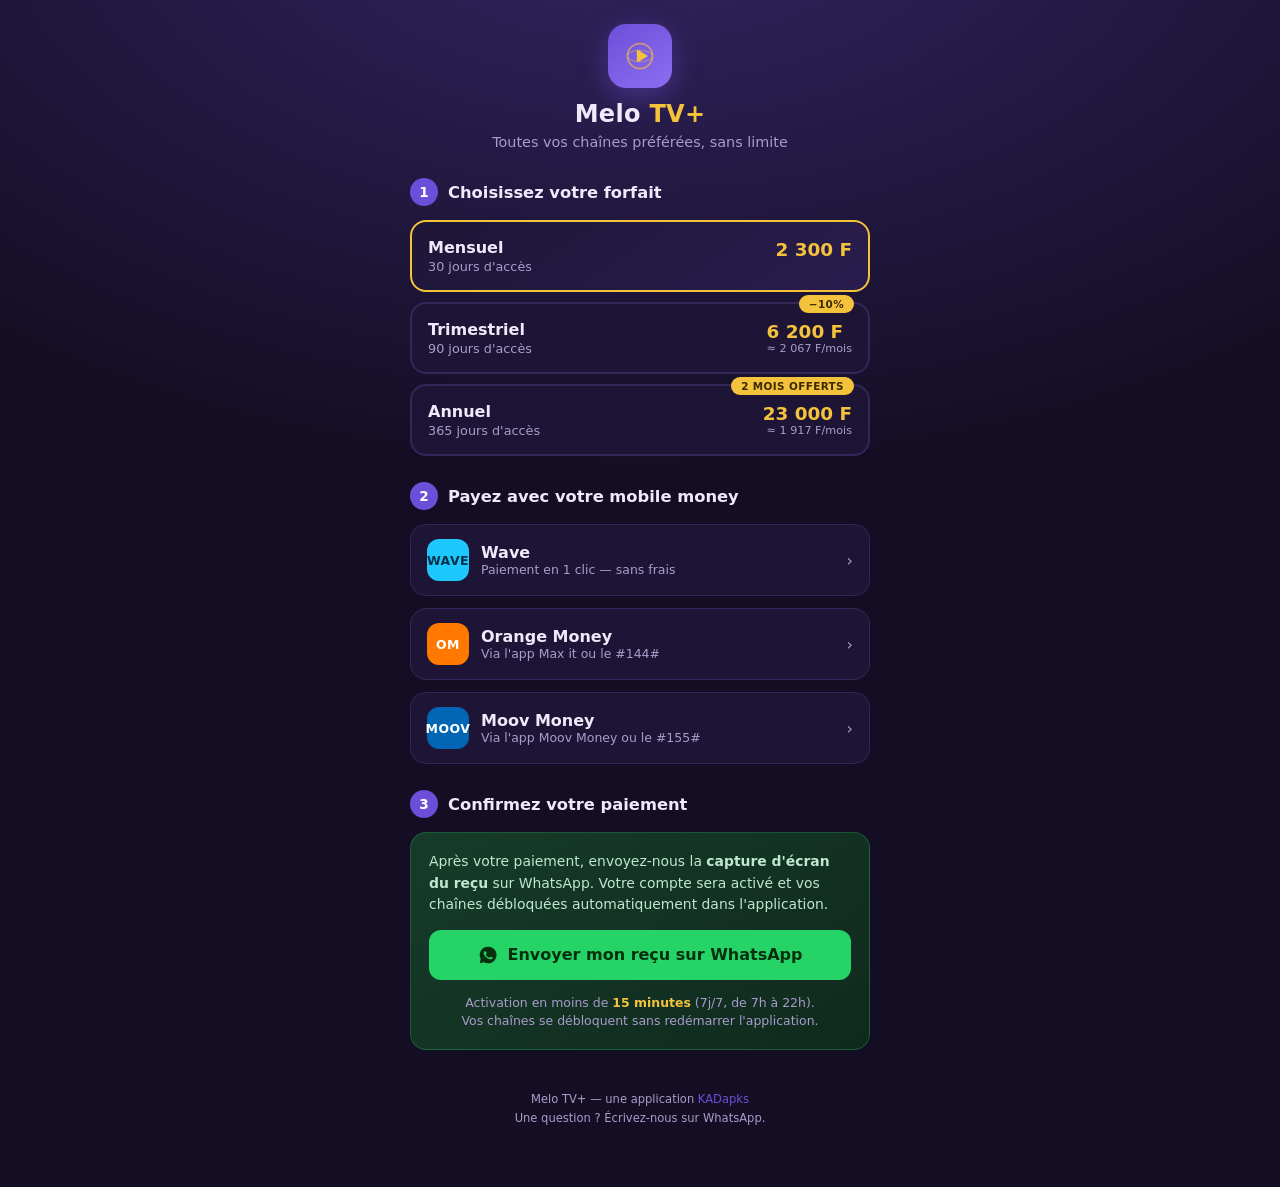
==== abonnement-melotv.html @ 12b78765 "Page abonnement Melo TV+ - Wave, OM, Moov" ====
<!DOCTYPE html>
<html lang="fr">
<head>
<meta charset="UTF-8">
<meta name="viewport" content="width=device-width, initial-scale=1.0">
<title>Abonnement Melo TV+</title>
<meta name="theme-color" content="#1A1130">
<style>
  /* ==========================================================
     CONFIGURATION VISUELLE — Melo TV+
     Violet marque : #6C4FD8 | Or : #F5C33B
     ========================================================== */
  :root{
    --violet:#6C4FD8;
    --violet-fonce:#241740;
    --fond:#140E24;
    --carte:#1E1536;
    --carte-bord:#332658;
    --or:#F5C33B;
    --texte:#EFEAFB;
    --texte-2:#A99CCB;
    --wave:#1DC8FF;
    --orange:#FF7900;
    --moov:#0066B3;
    --vert:#2ECC71;
  }
  *{margin:0;padding:0;box-sizing:border-box;-webkit-tap-highlight-color:transparent}
  body{
    font-family:'Segoe UI',system-ui,-apple-system,sans-serif;
    background:
      radial-gradient(ellipse 80% 50% at 50% -10%, rgba(108,79,216,.35), transparent),
      var(--fond);
    color:var(--texte);
    min-height:100vh;
    padding:24px 16px 60px;
  }
  .conteneur{max-width:460px;margin:0 auto}

  /* ---------- En-tête ---------- */
  header{text-align:center;margin-bottom:28px}
  .logo{
    width:64px;height:64px;margin:0 auto 12px;
    background:linear-gradient(145deg,var(--violet),#8B6EF0);
    border-radius:18px;display:flex;align-items:center;justify-content:center;
    box-shadow:0 8px 28px rgba(108,79,216,.45);
  }
  .logo svg{width:30px;height:30px}
  h1{font-size:1.5rem;font-weight:800;letter-spacing:.3px}
  h1 span{color:var(--or)}
  .sous-titre{color:var(--texte-2);font-size:.9rem;margin-top:6px}
  .email-badge{
    display:none;margin:14px auto 0;padding:7px 14px;max-width:100%;
    background:rgba(108,79,216,.18);border:1px solid var(--carte-bord);
    border-radius:99px;font-size:.8rem;color:var(--texte-2);
    overflow:hidden;text-overflow:ellipsis;white-space:nowrap;width:fit-content;
  }
  .email-badge b{color:var(--texte)}

  /* ---------- Étapes ---------- */
  .etape{
    display:flex;align-items:center;gap:10px;
    margin:26px 0 14px;
  }
  .etape .num{
    width:28px;height:28px;flex:none;border-radius:50%;
    background:var(--violet);color:#fff;font-weight:800;font-size:.85rem;
    display:flex;align-items:center;justify-content:center;
  }
  .etape h2{font-size:1.02rem;font-weight:700}

  /* ---------- Forfaits ---------- */
  .forfaits{display:grid;gap:10px}
  .forfait{
    position:relative;
    background:var(--carte);border:2px solid var(--carte-bord);
    border-radius:16px;padding:16px;cursor:pointer;
    display:flex;align-items:center;justify-content:space-between;
    transition:border-color .15s, transform .1s;
  }
  .forfait:active{transform:scale(.985)}
  .forfait.actif{border-color:var(--or);background:linear-gradient(145deg,var(--carte),#2A1D4E)}
  .forfait .nom{font-weight:700;font-size:1rem}
  .forfait .duree{color:var(--texte-2);font-size:.8rem;margin-top:2px}
  .forfait .prix{font-weight:800;font-size:1.15rem;color:var(--or);white-space:nowrap}
  .forfait .prix small{font-size:.7rem;color:var(--texte-2);font-weight:500;display:block;text-align:right}
  .badge-populaire{
    position:absolute;top:-9px;right:14px;
    background:var(--or);color:#3A2A00;font-size:.65rem;font-weight:800;
    padding:3px 10px;border-radius:99px;letter-spacing:.4px;
  }

  /* ---------- Moyens de paiement ---------- */
  .paiements{display:grid;gap:12px}
  .paiement{
    background:var(--carte);border:1px solid var(--carte-bord);
    border-radius:16px;overflow:hidden;
  }
  .paiement-tete{
    display:flex;align-items:center;gap:12px;padding:14px 16px;cursor:pointer;
  }
  .op-logo{
    width:42px;height:42px;border-radius:12px;flex:none;
    display:flex;align-items:center;justify-content:center;
    font-weight:900;font-size:.78rem;color:#fff;letter-spacing:.5px;
  }
  .op-wave{background:var(--wave);color:#04304A}
  .op-om{background:var(--orange)}
  .op-moov{background:var(--moov)}
  .paiement-tete .infos{flex:1}
  .paiement-tete .nom-op{font-weight:700}
  .paiement-tete .detail-op{color:var(--texte-2);font-size:.78rem}
  .chevron{color:var(--texte-2);transition:transform .2s}
  .paiement.ouvert .chevron{transform:rotate(90deg)}
  .paiement-corps{display:none;padding:0 16px 16px;border-top:1px dashed var(--carte-bord)}
  .paiement.ouvert .paiement-corps{display:block}

  .ligne-numero{
    display:flex;align-items:center;gap:10px;
    background:var(--violet-fonce);border-radius:12px;
    padding:12px 14px;margin-top:14px;
  }
  .ligne-numero .numero{flex:1;font-size:1.15rem;font-weight:800;letter-spacing:1.5px}
  .btn-copier{
    background:var(--violet);color:#fff;border:none;border-radius:9px;
    padding:9px 14px;font-weight:700;font-size:.8rem;cursor:pointer;
  }
  .btn-copier.copie{background:var(--vert)}
  .nom-titulaire{color:var(--texte-2);font-size:.78rem;margin-top:8px;text-align:center}

  .btn-action{
    display:flex;align-items:center;justify-content:center;gap:8px;
    width:100%;margin-top:12px;padding:13px;border:none;border-radius:12px;
    font-weight:800;font-size:.92rem;cursor:pointer;text-decoration:none;
  }
  .btn-wave{background:var(--wave);color:#04304A}
  .btn-ussd{background:transparent;border:1.5px solid var(--carte-bord);color:var(--texte)}
  .note-op{color:var(--texte-2);font-size:.78rem;margin-top:10px;line-height:1.5}
  .montant-rappel{
    text-align:center;margin-top:12px;font-size:.85rem;color:var(--texte-2);
  }
  .montant-rappel b{color:var(--or);font-size:1rem}

  /* ---------- Confirmation WhatsApp ---------- */
  .carte-confirm{
    background:linear-gradient(145deg,#173B2A,#0F2A1D);
    border:1px solid #2ECC7144;border-radius:16px;padding:18px;
  }
  .carte-confirm p{color:#BFE8D0;font-size:.87rem;line-height:1.55}
  .btn-whatsapp{
    display:flex;align-items:center;justify-content:center;gap:10px;
    margin-top:14px;padding:15px;border-radius:12px;border:none;
    background:#25D366;color:#07300F;font-weight:800;font-size:1rem;
    width:100%;cursor:pointer;text-decoration:none;
  }
  .delai{
    text-align:center;color:var(--texte-2);font-size:.78rem;margin-top:14px;line-height:1.5;
  }
  .delai b{color:var(--or)}

  footer{
    text-align:center;margin-top:40px;color:var(--texte-2);font-size:.72rem;line-height:1.6;
  }
  footer a{color:var(--violet);text-decoration:none}
</style>
</head>
<body>
<div class="conteneur">

  <header>
    <div class="logo">
      <svg viewBox="0 0 24 24" fill="none">
        <circle cx="12" cy="12" r="10" stroke="#F5C33B" stroke-width="1.4" opacity=".6"/>
        <ellipse cx="12" cy="12" rx="10" ry="4.5" stroke="#F5C33B" stroke-width="1" opacity=".4"/>
        <path d="M9.5 7.8v8.4c0 .55.6.9 1.08.62l7-4.2a.72.72 0 0 0 0-1.24l-7-4.2A.72.72 0 0 0 9.5 7.8z" fill="#F5C33B"/>
      </svg>
    </div>
    <h1>Melo <span>TV+</span></h1>
    <p class="sous-titre">Toutes vos chaînes préférées, sans limite</p>
    <div class="email-badge" id="emailBadge">Compte : <b id="emailAffiche"></b></div>
  </header>

  <!-- ÉTAPE 1 : FORFAIT -->
  <div class="etape"><div class="num">1</div><h2>Choisissez votre forfait</h2></div>
  <div class="forfaits" id="forfaits">
    <div class="forfait" data-plan="mensuel" data-prix="2300" onclick="choisirPlan(this)">
      <div><div class="nom">Mensuel</div><div class="duree">30 jours d'accès</div></div>
      <div class="prix">2 300 F<small>&nbsp;</small></div>
    </div>
    <div class="forfait" data-plan="trimestriel" data-prix="6200" onclick="choisirPlan(this)">
      <span class="badge-populaire">−10%</span>
      <div><div class="nom">Trimestriel</div><div class="duree">90 jours d'accès</div></div>
      <div class="prix">6 200 F<small>≈ 2 067 F/mois</small></div>
    </div>
    <div class="forfait" data-plan="annuel" data-prix="23000" onclick="choisirPlan(this)">
      <span class="badge-populaire">2 MOIS OFFERTS</span>
      <div><div class="nom">Annuel</div><div class="duree">365 jours d'accès</div></div>
      <div class="prix">23 000 F<small>≈ 1 917 F/mois</small></div>
    </div>
  </div>

  <!-- ÉTAPE 2 : PAIEMENT -->
  <div class="etape"><div class="num">2</div><h2>Payez avec votre mobile money</h2></div>
  <div class="paiements">

    <!-- WAVE -->
    <div class="paiement" id="pWave">
      <div class="paiement-tete" onclick="basculer('pWave')">
        <div class="op-logo op-wave">WAVE</div>
        <div class="infos">
          <div class="nom-op">Wave</div>
          <div class="detail-op">Paiement en 1 clic — sans frais</div>
        </div>
        <span class="chevron">›</span>
      </div>
      <div class="paiement-corps">
        <a class="btn-action btn-wave" id="lienWave" href="#" target="_blank" rel="noopener">
          Payer avec Wave
        </a>
        <div class="ligne-numero">
          <span class="numero" id="numWave"></span>
          <button class="btn-copier" onclick="copier('numWave', this)">Copier</button>
        </div>
        <div class="nom-titulaire" id="titulaireWave"></div>
        <div class="montant-rappel">Montant à envoyer : <b id="montantWave">2 300 FCFA</b></div>
      </div>
    </div>

    <!-- ORANGE MONEY -->
    <div class="paiement" id="pOM">
      <div class="paiement-tete" onclick="basculer('pOM')">
        <div class="op-logo op-om">OM</div>
        <div class="infos">
          <div class="nom-op">Orange Money</div>
          <div class="detail-op">Via l'app Max it ou le #144#</div>
        </div>
        <span class="chevron">›</span>
      </div>
      <div class="paiement-corps">
        <div class="ligne-numero">
          <span class="numero" id="numOM"></span>
          <button class="btn-copier" onclick="copier('numOM', this)">Copier</button>
        </div>
        <div class="nom-titulaire" id="titulaireOM"></div>
        <a class="btn-action btn-ussd" id="btnUssdOM" href="#">Payer maintenant (code #144#)</a>
        <div class="note-op">Appuyez sur le bouton, puis lancez l'appel : le transfert s'affiche avec le numéro et le montant déjà remplis. Validez simplement avec votre code secret Orange Money.</div>
        <div class="montant-rappel">Montant à envoyer : <b id="montantOM">2 300 FCFA</b></div>
      </div>
    </div>

    <!-- MOOV MONEY -->
    <div class="paiement" id="pMoov">
      <div class="paiement-tete" onclick="basculer('pMoov')">
        <div class="op-logo op-moov">MOOV</div>
        <div class="infos">
          <div class="nom-op">Moov Money</div>
          <div class="detail-op">Via l'app Moov Money ou le #155#</div>
        </div>
        <span class="chevron">›</span>
      </div>
      <div class="paiement-corps">
        <div class="ligne-numero">
          <span class="numero" id="numMoov"></span>
          <button class="btn-copier" onclick="copier('numMoov', this)">Copier</button>
        </div>
        <div class="nom-titulaire" id="titulaireMoov"></div>
        <a class="btn-action btn-ussd" id="btnUssdMoov" href="#">Payer maintenant (code *155#)</a>
        <div class="note-op">Appuyez sur le bouton, puis lancez l'appel : le transfert s'affiche avec le numéro et le montant déjà remplis. Validez simplement avec votre code secret Moov Money.</div>
        <div class="montant-rappel">Montant à envoyer : <b id="montantMoov">2 300 FCFA</b></div>
      </div>
    </div>
  </div>

  <!-- ÉTAPE 3 : CONFIRMATION -->
  <div class="etape"><div class="num">3</div><h2>Confirmez votre paiement</h2></div>
  <div class="carte-confirm">
    <p>Après votre paiement, envoyez-nous la <b>capture d'écran du reçu</b> sur WhatsApp. Votre compte sera activé et vos chaînes débloquées automatiquement dans l'application.</p>
    <a class="btn-whatsapp" id="btnWhatsapp" href="#" target="_blank" rel="noopener">
      <svg width="20" height="20" viewBox="0 0 24 24" fill="#07300F"><path d="M12 2a10 10 0 0 0-8.7 14.9L2 22l5.3-1.3A10 10 0 1 0 12 2zm5.1 13.9c-.2.6-1.2 1.1-1.7 1.2-.4.1-1 .1-1.6-.1-.4-.1-.9-.3-1.5-.5-2.6-1.1-4.3-3.8-4.4-3.9-.1-.2-1.1-1.4-1.1-2.7 0-1.3.7-1.9.9-2.2.2-.3.5-.3.7-.3h.5c.2 0 .4 0 .6.4l.8 2c.1.2.1.4 0 .6l-.3.5-.4.5c-.1.1-.3.3-.1.6.2.3.7 1.2 1.5 1.9 1 .9 1.9 1.2 2.2 1.4.3.1.5.1.6-.1l.9-1c.2-.3.4-.2.7-.1l1.9.9c.3.1.5.2.5.3.1.1.1.7-.2 1.6z"/></svg>
      Envoyer mon reçu sur WhatsApp
    </a>
    <div class="delai">Activation en moins de <b>15 minutes</b> (7j/7, de 7h à 22h).<br>Vos chaînes se débloquent sans redémarrer l'application.</div>
  </div>

  <footer>
    Melo TV+ — une application <a href="https://armeles7.github.io/KADapks/">KADapks</a><br>
    Une question ? Écrivez-nous sur WhatsApp.
  </footer>
</div>

<script>
/* ============================================================
   CONFIGURATION — REMPLACE CES 5 VALEURS PAR LES TIENNES
   ============================================================ */
const CONFIG = {
  numeroWave:  "07 69 30 68 37",
  lienWave:    "https://pay.wave.com/m/M_ci_8h0-xJtGQ71D/c/ci/", // Lien Wave Business KADapks
  numeroOM:    "07 69 30 68 37",
  numeroMoov:  "01 03 92 21 92",
  titulaire:   "N'GUESSAN ARMEL KADIANE",  // Nom affiché sous les numéros
  whatsapp:    "2250769306837"
};
/* ============================================================ */

// Lecture des paramètres envoyés par l'application (?email=...&plan=...)
const params = new URLSearchParams(location.search);
const email  = params.get("email") || "";
const planUrl = (params.get("plan") || "").toLowerCase();

let planActuel = "mensuel";
let prixActuel = 3000;

// Affiche l'email du compte s'il est fourni
if (email) {
  document.getElementById("emailAffiche").textContent = email;
  document.getElementById("emailBadge").style.display = "block";
}

// Remplit les numéros et le titulaire
document.getElementById("numWave").textContent = CONFIG.numeroWave;
document.getElementById("numOM").textContent = CONFIG.numeroOM;
document.getElementById("numMoov").textContent = CONFIG.numeroMoov;
["titulaireWave","titulaireOM","titulaireMoov"].forEach(id =>
  document.getElementById(id).textContent = "Titulaire : " + CONFIG.titulaire
);

// Bouton Wave : lien de paiement si fourni, sinon ouvre l'app Wave
const lienWave = document.getElementById("lienWave");
if (CONFIG.lienWave) { lienWave.href = CONFIG.lienWave; }
else { lienWave.href = "https://www.wave.com/ci/"; }

function choisirPlan(el) {
  document.querySelectorAll(".forfait").forEach(f => f.classList.remove("actif"));
  el.classList.add("actif");
  planActuel = el.dataset.plan;
  prixActuel = parseInt(el.dataset.prix);
  const txt = prixActuel.toLocaleString("fr-FR") + " FCFA";
  ["montantWave","montantOM","montantMoov"].forEach(id =>
    document.getElementById(id).textContent = txt
  );
  majLienWave();
  majUssdOM();
  majUssdMoov();
  majWhatsapp();
}

// Ajoute le montant du forfait au lien Wave (pré-rempli dans l'app Wave si supporté)
function majLienWave() {
  if (CONFIG.lienWave) {
    const base = CONFIG.lienWave.split("?")[0];
    lienWave.href = base + "?amount=" + prixActuel;
  }
}

// Génère le code USSD Orange Money complet : #144*11*NUMERO*MONTANT#
// (%23 = le caractère # encodé pour les liens tel:)
function majUssdOM() {
  const num = CONFIG.numeroOM.replace(/\s/g, "");
  document.getElementById("btnUssdOM").href =
    "tel:%23144*11*" + num + "*" + prixActuel + "%23";
}

// Génère le code USSD Moov Money complet : *155*11*NUMERO*MONTANT#
function majUssdMoov() {
  const num = CONFIG.numeroMoov.replace(/\s/g, "");
  document.getElementById("btnUssdMoov").href =
    "tel:*155*11*" + num + "*" + prixActuel + "%23";
}

function basculer(id) {
  const el = document.getElementById(id);
  const etaitOuvert = el.classList.contains("ouvert");
  document.querySelectorAll(".paiement").forEach(p => p.classList.remove("ouvert"));
  if (!etaitOuvert) el.classList.add("ouvert");
}

function copier(idNumero, btn) {
  const num = document.getElementById(idNumero).textContent.replace(/\s/g, "");
  navigator.clipboard.writeText(num).then(() => {
    btn.textContent = "Copié ✓";
    btn.classList.add("copie");
    setTimeout(() => { btn.textContent = "Copier"; btn.classList.remove("copie"); }, 2000);
  });
}

function majWhatsapp() {
  const msg =
    "Bonjour, je viens de payer mon abonnement Melo TV+.\n" +
    "📧 Compte : " + (email || "(mon email Google)") + "\n" +
    "📦 Forfait : " + planActuel + " (" + prixActuel.toLocaleString("fr-FR") + " FCFA)\n" +
    "Voici mon reçu de paiement :";
  document.getElementById("btnWhatsapp").href =
    "https://wa.me/" + CONFIG.whatsapp + "?text=" + encodeURIComponent(msg);
}

// Présélectionne le forfait passé en paramètre par l'app
const cible = document.querySelector('.forfait[data-plan="' + planUrl + '"]')
           || document.querySelector('.forfait[data-plan="mensuel"]');
choisirPlan(cible);
</script>
</body>
</html>
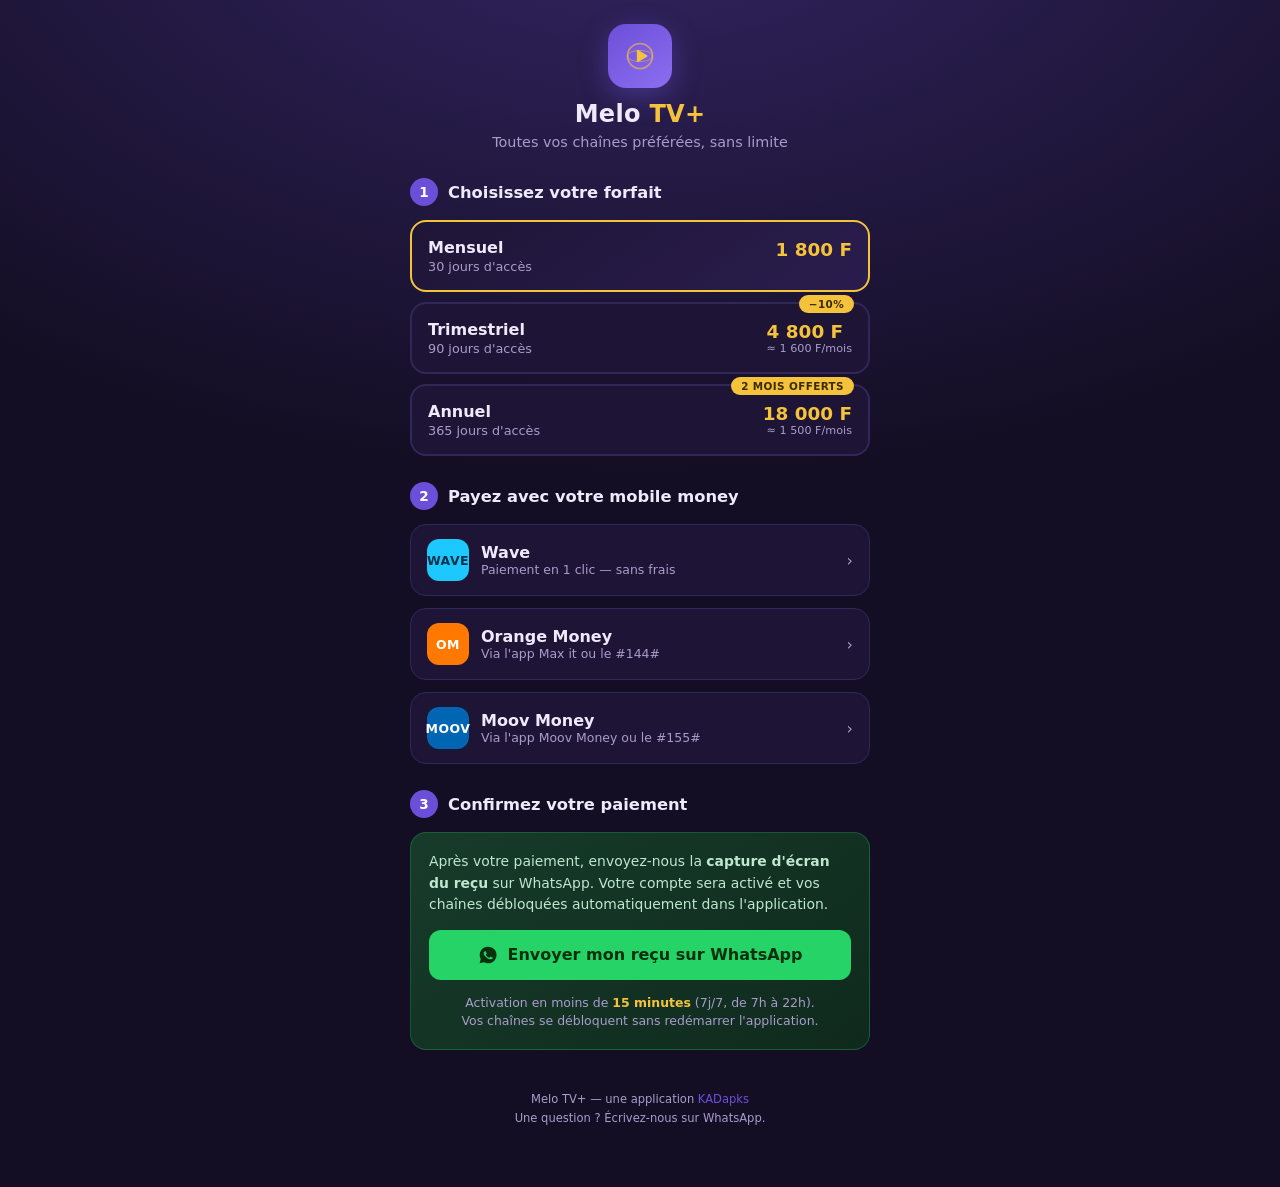
==== commit bd0cc64b: "Nouvelle grille tarifaire 1800/4800/18000 FCFA" ====
--- a/abonnement-melotv.html
+++ b/abonnement-melotv.html
@@ -182,19 +182,19 @@
   <!-- ÉTAPE 1 : FORFAIT -->
   <div class="etape"><div class="num">1</div><h2>Choisissez votre forfait</h2></div>
   <div class="forfaits" id="forfaits">
-    <div class="forfait" data-plan="mensuel" data-prix="2300" onclick="choisirPlan(this)">
+    <div class="forfait" data-plan="mensuel" data-prix="1800" onclick="choisirPlan(this)">
       <div><div class="nom">Mensuel</div><div class="duree">30 jours d'accès</div></div>
-      <div class="prix">2 300 F<small>&nbsp;</small></div>
-    </div>
-    <div class="forfait" data-plan="trimestriel" data-prix="6200" onclick="choisirPlan(this)">
+      <div class="prix">1 800 F<small>&nbsp;</small></div>
+    </div>
+    <div class="forfait" data-plan="trimestriel" data-prix="4800" onclick="choisirPlan(this)">
       <span class="badge-populaire">−10%</span>
       <div><div class="nom">Trimestriel</div><div class="duree">90 jours d'accès</div></div>
-      <div class="prix">6 200 F<small>≈ 2 067 F/mois</small></div>
-    </div>
-    <div class="forfait" data-plan="annuel" data-prix="23000" onclick="choisirPlan(this)">
+      <div class="prix">4 800 F<small>≈ 1 600 F/mois</small></div>
+    </div>
+    <div class="forfait" data-plan="annuel" data-prix="18000" onclick="choisirPlan(this)">
       <span class="badge-populaire">2 MOIS OFFERTS</span>
       <div><div class="nom">Annuel</div><div class="duree">365 jours d'accès</div></div>
-      <div class="prix">23 000 F<small>≈ 1 917 F/mois</small></div>
+      <div class="prix">18 000 F<small>≈ 1 500 F/mois</small></div>
     </div>
   </div>
 
@@ -221,7 +221,7 @@
           <button class="btn-copier" onclick="copier('numWave', this)">Copier</button>
         </div>
         <div class="nom-titulaire" id="titulaireWave"></div>
-        <div class="montant-rappel">Montant à envoyer : <b id="montantWave">2 300 FCFA</b></div>
+        <div class="montant-rappel">Montant à envoyer : <b id="montantWave">1 800 FCFA</b></div>
       </div>
     </div>
 
@@ -243,7 +243,7 @@
         <div class="nom-titulaire" id="titulaireOM"></div>
         <a class="btn-action btn-ussd" id="btnUssdOM" href="#">Payer maintenant (code #144#)</a>
         <div class="note-op">Appuyez sur le bouton, puis lancez l'appel : le transfert s'affiche avec le numéro et le montant déjà remplis. Validez simplement avec votre code secret Orange Money.</div>
-        <div class="montant-rappel">Montant à envoyer : <b id="montantOM">2 300 FCFA</b></div>
+        <div class="montant-rappel">Montant à envoyer : <b id="montantOM">1 800 FCFA</b></div>
       </div>
     </div>
 
@@ -265,7 +265,7 @@
         <div class="nom-titulaire" id="titulaireMoov"></div>
         <a class="btn-action btn-ussd" id="btnUssdMoov" href="#">Payer maintenant (code *155#)</a>
         <div class="note-op">Appuyez sur le bouton, puis lancez l'appel : le transfert s'affiche avec le numéro et le montant déjà remplis. Validez simplement avec votre code secret Moov Money.</div>
-        <div class="montant-rappel">Montant à envoyer : <b id="montantMoov">2 300 FCFA</b></div>
+        <div class="montant-rappel">Montant à envoyer : <b id="montantMoov">1 800 FCFA</b></div>
       </div>
     </div>
   </div>
